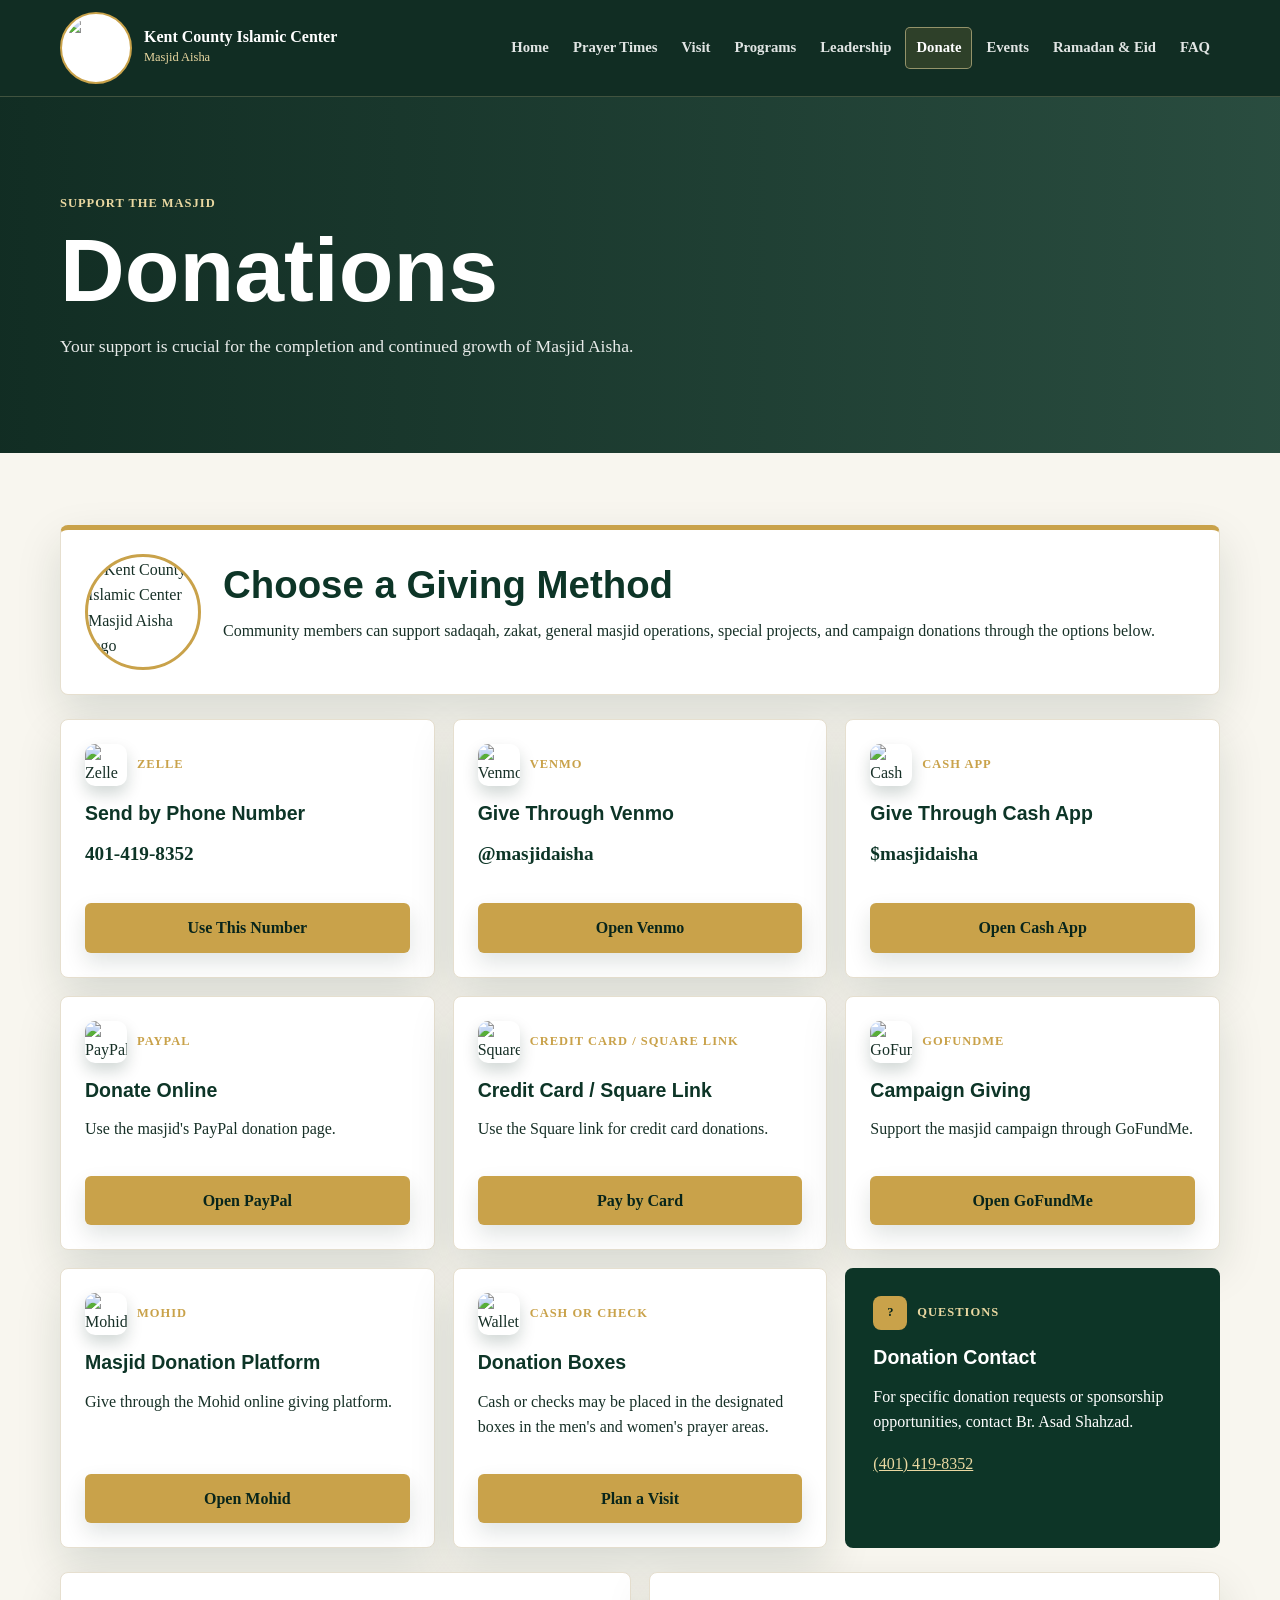
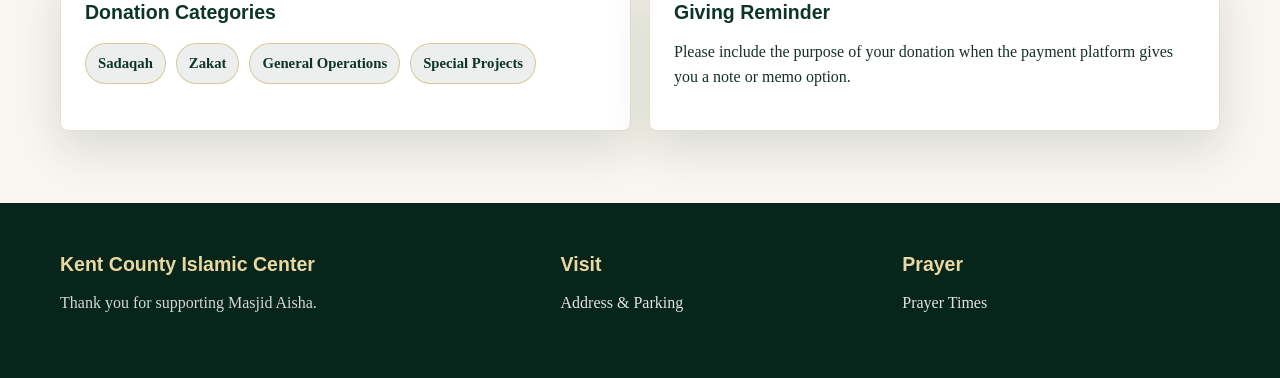
==== donate.html @ 5224bf66 "Add files via upload" ====
<!DOCTYPE html>
<html lang="en">
<head>
  <meta charset="UTF-8">
  <meta name="viewport" content="width=device-width, initial-scale=1.0">
  <title>Donate - Masjid Aisha</title>
  <link rel="stylesheet" href="styles.css">
</head>
<body>
  <header class="site-header"><div class="nav-wrap"><a class="brand" href="index.html"><img class="brand-logo" src="assets/kcic-logo.jpg" alt="Kent County Islamic Center Masjid Aisha logo"><span class="brand-text"><strong>Kent County Islamic Center</strong><span>Masjid Aisha</span></span></a><input class="nav-toggle" id="nav-toggle" type="checkbox"><label class="menu-button" for="nav-toggle" aria-label="Open navigation"><span></span></label><nav class="main-nav"><a href="index.html">Home</a><a href="prayer-times.html">Prayer Times</a><a href="visit.html">Visit</a><a href="programs.html">Programs</a><a href="leadership.html">Leadership</a><a class="active donate-link" href="donate.html">Donate</a><a href="events.html">Events</a><a href="ramadan-eid.html">Ramadan & Eid</a><a href="faq.html">FAQ</a></nav></div></header>
  <main>
    <section class="page-hero"><div class="page-hero-inner"><span class="eyebrow">Support the Masjid</span><h1>Donations</h1><p>Your support is crucial for the completion and continued growth of Masjid Aisha.</p></div></section>
    <section class="page-content">
      <div class="card accent donation-hero-card">
        <img class="donation-logo" src="assets/kcic-logo.jpg" alt="Kent County Islamic Center Masjid Aisha logo">
        <div>
          <h2>Choose a Giving Method</h2>
          <p>Community members can support sadaqah, zakat, general masjid operations, special projects, and campaign donations through the options below.</p>
        </div>
      </div>

      <div class="donation-grid">
        <article class="card donation-card">
          <div>
            <div class="donation-card-top"><img class="donation-badge" src="assets/donation-badges/zelle.png" alt="Zelle badge"><span class="method">Zelle</span></div>
            <h3>Send by Phone Number</h3>
            <p class="detail">401-419-8352</p>
          </div>
          <a class="button primary donation-button" href="tel:14014198352">Use This Number</a>
        </article>
        <article class="card donation-card">
          <div>
            <div class="donation-card-top"><img class="donation-badge" src="assets/donation-badges/venmo.png" alt="Venmo badge"><span class="method">Venmo</span></div>
            <h3>Give Through Venmo</h3>
            <p class="detail">@masjidaisha</p>
          </div>
          <a class="button primary donation-button" href="https://venmo.com/masjidaisha">Open Venmo</a>
        </article>
        <article class="card donation-card">
          <div>
            <div class="donation-card-top"><img class="donation-badge" src="assets/donation-badges/cash-app.png" alt="Cash App badge"><span class="method">Cash App</span></div>
            <h3>Give Through Cash App</h3>
            <p class="detail">$masjidaisha</p>
          </div>
          <a class="button primary donation-button" href="https://cash.app/$masjidaisha">Open Cash App</a>
        </article>
        <article class="card donation-card">
          <div>
            <div class="donation-card-top"><img class="donation-badge" src="assets/donation-badges/paypal.png" alt="PayPal badge"><span class="method">PayPal</span></div>
            <h3>Donate Online</h3>
            <p>Use the masjid's PayPal donation page.</p>
          </div>
          <a class="button primary donation-button" href="https://www.paypal.com/donate/?hosted_button_id=8JHFVSX6YHT48">Open PayPal</a>
        </article>
        <article class="card donation-card">
          <div>
            <div class="donation-card-top"><img class="donation-badge" src="assets/donation-badges/square.png" alt="Square badge"><span class="method">Credit Card / Square Link</span></div>
            <h3>Credit Card / Square Link</h3>
            <p>Use the Square link for credit card donations.</p>
          </div>
          <a class="button primary donation-button" href="https://square.link/u/uVwWC7mr">Pay by Card</a>
        </article>
        <article class="card donation-card">
          <div>
            <div class="donation-card-top"><img class="donation-badge" src="assets/donation-badges/gofundme.png" alt="GoFundMe badge"><span class="method">GoFundMe</span></div>
            <h3>Campaign Giving</h3>
            <p>Support the masjid campaign through GoFundMe.</p>
          </div>
          <a class="button primary donation-button" href="https://gofund.me/2a6eb444">Open GoFundMe</a>
        </article>
        <article class="card donation-card">
          <div>
            <div class="donation-card-top"><img class="donation-badge" src="assets/donation-badges/mohid.png" alt="Mohid badge"><span class="method">Mohid</span></div>
            <h3>Masjid Donation Platform</h3>
            <p>Give through the Mohid online giving platform.</p>
          </div>
          <a class="button primary donation-button" href="https://mohid.co/go/6gdJWmK">Open Mohid</a>
        </article>
        <article class="card donation-card">
          <div>
            <div class="donation-card-top"><img class="donation-badge" src="assets/donation-badges/wallet.png" alt="Wallet badge"><span class="method">Cash or Check</span></div>
            <h3>Donation Boxes</h3>
            <p>Cash or checks may be placed in the designated boxes in the men's and women's prayer areas.</p>
          </div>
          <a class="button primary donation-button" href="visit.html">Plan a Visit</a>
        </article>
        <article class="callout donation-card">
          <div>
            <div class="donation-card-top"><span class="donation-icon">?</span><span class="method">Questions</span></div>
            <h3>Donation Contact</h3>
            <p>For specific donation requests or sponsorship opportunities, contact Br. Asad Shahzad.</p>
            <p><a href="tel:14014198352">(401) 419-8352</a></p>
          </div>
        </article>
      </div>

      <div class="donation-note">
        <div class="card">
          <h3>Donation Categories</h3>
          <div class="donation-type-buttons">
            <span>Sadaqah</span>
            <span>Zakat</span>
            <span>General Operations</span>
            <span>Special Projects</span>
          </div>
        </div>
        <div class="card">
          <h3>Giving Reminder</h3>
          <p>Please include the purpose of your donation when the payment platform gives you a note or memo option.</p>
        </div>
      </div>
    </section>
  </main>
  <footer class="site-footer"><div class="footer-inner"><div><h3>Kent County Islamic Center</h3><p>Thank you for supporting Masjid Aisha.</p></div><div><h3>Visit</h3><a href="visit.html">Address & Parking</a></div><div><h3>Prayer</h3><a href="prayer-times.html">Prayer Times</a></div></div></footer>
</body>
</html>
---- styles.css ----
:root {
  --green-950: #08251b;
  --green-900: #0d3527;
  --green-800: #144532;
  --green-700: #1f5d43;
  --gold: #c9a24a;
  --gold-light: #ead8a1;
  --white: #ffffff;
  --cream: #f8f6ef;
  --ink: #173027;
  --muted: #65746e;
  --line: #e6dfcf;
  --shadow: 0 18px 45px rgba(8, 37, 27, 0.13);
}

* {
  box-sizing: border-box;
}

html {
  scroll-behavior: smooth;
}

body {
  margin: 0;
  font-family: "Palatino Linotype", Palatino, Georgia, "Times New Roman", serif;
  color: var(--ink);
  background: var(--cream);
  line-height: 1.6;
}

img {
  max-width: 100%;
  display: block;
}

a {
  color: inherit;
}

.site-header {
  position: sticky;
  top: 0;
  z-index: 20;
  background: rgba(8, 37, 27, 0.96);
  border-bottom: 1px solid rgba(234, 216, 161, 0.22);
}

.nav-wrap {
  width: min(1160px, calc(100% - 32px));
  margin: 0 auto;
  display: flex;
  align-items: center;
  justify-content: space-between;
  gap: 20px;
  min-height: 96px;
}

.brand {
  display: flex;
  align-items: center;
  gap: 12px;
  color: var(--white);
  text-decoration: none;
  min-width: 220px;
}

.brand-mark {
  width: 46px;
  height: 46px;
  display: grid;
  place-items: center;
  border: 2px solid var(--gold);
  border-radius: 50%;
  color: var(--gold-light);
  font-weight: 700;
  letter-spacing: 0;
}

.brand-logo {
  width: 72px;
  height: 72px;
  border-radius: 50%;
  object-fit: cover;
  background: var(--white);
  border: 2px solid var(--gold);
  padding: 3px;
}

.brand-text strong,
.brand-text span {
  display: block;
}

.brand-text strong {
  font-family: "Palatino Linotype", Palatino, Georgia, "Times New Roman", serif;
  font-size: 1rem;
  line-height: 1.15;
}

.brand-text span {
  color: var(--gold-light);
  font-size: 0.78rem;
  margin-top: 2px;
}

.nav-toggle {
  display: none;
}

.menu-button {
  display: none;
  width: 44px;
  height: 44px;
  border: 1px solid rgba(234, 216, 161, 0.38);
  border-radius: 6px;
  color: var(--white);
  align-items: center;
  justify-content: center;
  cursor: pointer;
}

.menu-button span,
.menu-button span::before,
.menu-button span::after {
  width: 20px;
  height: 2px;
  background: var(--gold-light);
  display: block;
  content: "";
}

.menu-button span::before {
  transform: translateY(-7px);
}

.menu-button span::after {
  transform: translateY(5px);
}

.main-nav {
  display: flex;
  align-items: center;
  justify-content: flex-end;
  gap: 4px;
  flex-wrap: wrap;
}

.main-nav a {
  font-family: "Palatino Linotype", Palatino, Georgia, "Times New Roman", serif;
  color: rgba(255, 255, 255, 0.88);
  text-decoration: none;
  font-size: 0.92rem;
  font-weight: 600;
  padding: 8px 10px;
  border-radius: 5px;
}

.main-nav a:hover,
.main-nav a.active {
  background: rgba(201, 162, 74, 0.16);
  color: var(--white);
}

.donate-link {
  border: 1px solid rgba(234, 216, 161, 0.55);
}

.hero {
  min-height: 650px;
  position: relative;
  display: grid;
  align-items: center;
  background:
    linear-gradient(90deg, rgba(8, 37, 27, 0.94), rgba(8, 37, 27, 0.76) 44%, rgba(8, 37, 27, 0.3)),
    url("assets/masjid-hero.png") center / cover no-repeat;
  color: var(--white);
}

.hero-inner {
  width: min(1160px, calc(100% - 32px));
  margin: 0 auto;
  display: grid;
  grid-template-columns: minmax(0, 1fr) minmax(430px, 0.95fr);
  gap: 34px;
  align-items: center;
  padding: 82px 0 86px;
}

.hero-copy {
  min-width: 0;
}

.eyebrow {
  color: var(--gold-light);
  font-weight: 700;
  text-transform: uppercase;
  letter-spacing: 0.08em;
  font-size: 0.78rem;
}

.hero h1,
.page-hero h1 {
  font-family: Arial, Helvetica, sans-serif;
  margin: 12px 0 18px;
  max-width: 760px;
  font-size: clamp(2.4rem, 7vw, 5.8rem);
  line-height: 0.98;
  letter-spacing: 0;
}

.hero p,
.page-hero p {
  max-width: 690px;
  font-size: 1.1rem;
  color: rgba(255, 255, 255, 0.9);
}

.actions {
  display: flex;
  gap: 12px;
  flex-wrap: wrap;
  margin-top: 30px;
}

.button {
  display: inline-flex;
  align-items: center;
  justify-content: center;
  min-height: 46px;
  padding: 11px 18px;
  border-radius: 6px;
  text-decoration: none;
  font-weight: 700;
  border: 1px solid transparent;
}

.button.primary {
  background: var(--gold);
  color: var(--green-950);
}

.button.secondary {
  color: var(--white);
  border-color: rgba(255, 255, 255, 0.42);
}

.button.light {
  background: var(--white);
  color: var(--green-900);
}

.quick-strip {
  background: var(--white);
  border-bottom: 1px solid var(--line);
}

.quick-grid {
  width: min(1160px, calc(100% - 32px));
  margin: 0 auto;
  display: grid;
  grid-template-columns: repeat(3, 1fr);
  gap: 1px;
  background: var(--line);
}

.quick-item {
  background: var(--white);
  padding: 26px;
}

.quick-item span {
  color: var(--gold);
  font-weight: 700;
  font-size: 0.82rem;
  text-transform: uppercase;
}

.quick-item strong {
  display: block;
  margin-top: 6px;
  color: var(--green-900);
  font-size: 1.15rem;
}

.section,
.page-content {
  width: min(1160px, calc(100% - 32px));
  margin: 0 auto;
  padding: 72px 0;
}

.section-header {
  max-width: 760px;
  margin-bottom: 30px;
}

.home-overview-section {
  padding-bottom: 26px;
}

.home-followup-section {
  padding-top: 18px;
}

h2 {
  font-family: Arial, Helvetica, sans-serif;
  margin: 0 0 12px;
  color: var(--green-900);
  font-size: clamp(1.8rem, 3vw, 2.7rem);
  line-height: 1.12;
  letter-spacing: 0;
}

h3 {
  font-family: Arial, Helvetica, sans-serif;
  margin: 0 0 10px;
  color: var(--green-900);
  font-size: 1.22rem;
}

p {
  margin: 0 0 16px;
}

.grid {
  display: grid;
  grid-template-columns: repeat(3, 1fr);
  gap: 18px;
}

.two-col {
  display: grid;
  grid-template-columns: 1fr 1fr;
  gap: 24px;
  align-items: start;
}

.card {
  background: var(--white);
  border: 1px solid var(--line);
  border-radius: 8px;
  padding: 24px;
  box-shadow: var(--shadow);
}

.card.accent {
  border-top: 5px solid var(--gold);
}

.prayer-layout {
  display: grid;
  grid-template-columns: minmax(0, 1.45fr) minmax(320px, 0.55fr);
  gap: 24px;
  align-items: start;
}

.today-prayer-card {
  min-height: 100%;
}

.daily-focus-card {
  padding: 30px;
}

.daily-prayer-list {
  display: grid;
  gap: 12px;
  margin-top: 24px;
}

.daily-prayer-row {
  display: grid;
  grid-template-columns: 150px 1fr;
  gap: 18px;
  align-items: center;
  padding: 16px 18px;
  border: 1px solid var(--line);
  border-radius: 8px;
  background: linear-gradient(90deg, #ffffff, #fbf9f1);
}

.daily-prayer-row h3 {
  margin: 0;
  font-size: 1.28rem;
}

.daily-times {
  display: grid;
  grid-template-columns: repeat(auto-fit, minmax(120px, 1fr));
  gap: 12px;
}

.daily-times div {
  min-height: 58px;
  display: flex;
  flex-direction: column;
  justify-content: center;
  gap: 2px;
  padding: 10px 14px;
  border-radius: 7px;
  background: rgba(13, 53, 39, 0.06);
}

.daily-times span {
  color: var(--muted);
  font-size: 0.78rem;
  font-weight: 700;
  text-transform: uppercase;
  letter-spacing: 0.06em;
}

.daily-times strong {
  color: var(--green-900);
  font-size: 1.16rem;
}

.muted-time {
  color: var(--muted);
}

.daily-prayer-row.active-prayer-row {
  background: var(--green-900);
  border-color: var(--green-800);
  box-shadow: 0 18px 35px rgba(8, 37, 27, 0.22);
}

.daily-prayer-row.active-prayer-row h3,
.daily-prayer-row.active-prayer-row strong {
  color: var(--white);
}

.daily-prayer-row.active-prayer-row .daily-times div {
  background: rgba(255, 255, 255, 0.08);
  border: 1px solid rgba(234, 216, 161, 0.18);
}

.daily-prayer-row.active-prayer-row span {
  color: var(--gold-light);
}

.prayer-grid {
  display: grid;
  grid-template-columns: repeat(3, 1fr);
  gap: 14px;
  margin-top: 22px;
}

.prayer-tile {
  border: 1px solid var(--line);
  border-radius: 8px;
  padding: 18px;
  background: linear-gradient(180deg, #ffffff, #fbf9f1);
}

.prayer-tile h3 {
  margin-bottom: 14px;
}

.prayer-tile div {
  display: flex;
  align-items: baseline;
  justify-content: space-between;
  gap: 14px;
  padding: 8px 0;
  border-top: 1px solid var(--line);
}

.prayer-tile span {
  color: var(--muted);
  font-size: 0.86rem;
}

.prayer-tile strong {
  color: var(--green-900);
  font-size: 1.08rem;
  white-space: nowrap;
}

.sunrise-tile {
  background: var(--green-900);
}

.sunrise-tile h3,
.sunrise-tile strong {
  color: var(--white);
}

.sunrise-tile span {
  color: var(--gold-light);
}

.sunrise-tile div {
  border-top-color: rgba(234, 216, 161, 0.28);
}

.schedule-note {
  margin: 18px 0 0;
  color: var(--muted);
  font-size: 0.95rem;
}

.home-prayer-section {
  padding-bottom: 0;
}

.home-prayer-card {
  max-width: 860px;
  margin: 0 auto;
}

.hero-prayer-card {
  width: 100%;
  max-width: 540px;
  justify-self: end;
  margin: 0;
  background: rgba(255, 255, 255, 0.96);
  backdrop-filter: blur(8px);
}

.hero-prayer-card h2 {
  font-size: 1.75rem;
}

.home-prayer-heading {
  display: flex;
  align-items: center;
  justify-content: space-between;
  gap: 20px;
  margin-bottom: 18px;
}

.home-prayer-heading p {
  margin-bottom: 0;
  color: var(--muted);
}

.home-prayer-rows {
  display: grid;
  gap: 8px;
}

.home-prayer-row {
  display: grid;
  grid-template-columns: 1fr 1fr 1fr auto;
  gap: 14px;
  align-items: center;
  padding: 12px 14px;
  border: 1px solid var(--line);
  border-radius: 7px;
  background: #fbf9f1;
}

.home-prayer-row strong {
  color: var(--green-900);
}

.home-prayer-row span {
  color: var(--ink);
  font-size: 0.95rem;
  white-space: nowrap;
}

.active-home-prayer-row {
  background: var(--green-900);
  border-color: var(--green-800);
}

.active-home-prayer-row strong,
.active-home-prayer-row span {
  color: var(--white);
}

.active-home-prayer-row span:last-child {
  color: var(--gold-light);
}

.monthly-schedule-card {
  margin-top: 24px;
  padding: 0;
  overflow: hidden;
}

.schedule-table-header {
  padding: 24px;
  display: flex;
  align-items: end;
  justify-content: space-between;
  gap: 22px;
  border-bottom: 1px solid var(--line);
}

.schedule-table-header p {
  max-width: 390px;
  margin: 0;
  color: var(--muted);
}

.schedule-table-wrap {
  overflow-x: auto;
}

.schedule-table {
  width: 100%;
  min-width: 1060px;
  border-collapse: collapse;
  background: var(--white);
}

.schedule-table th,
.schedule-table td {
  padding: 13px 12px;
  border-bottom: 1px solid var(--line);
  text-align: left;
  font-size: 0.9rem;
  white-space: nowrap;
}

.schedule-table th {
  background: var(--green-900);
  color: var(--white);
  position: sticky;
  top: 0;
}

.schedule-table tr.current-day td {
  background: rgba(201, 162, 74, 0.18);
  color: var(--green-950);
  font-weight: 700;
}

.schedule-table tr.current-day td:first-child {
  border-left: 5px solid var(--gold);
}

.program-grid {
  display: grid;
  grid-template-columns: repeat(2, 1fr);
  gap: 18px;
}

.program-card {
  min-height: 300px;
  display: flex;
  flex-direction: column;
  justify-content: space-between;
}

.program-badge {
  display: inline-flex;
  align-items: center;
  width: fit-content;
  min-height: 30px;
  padding: 5px 10px;
  margin-bottom: 14px;
  border-radius: 999px;
  background: rgba(201, 162, 74, 0.16);
  color: var(--green-900);
  border: 1px solid rgba(201, 162, 74, 0.42);
  font-size: 0.78rem;
  font-weight: 700;
  text-transform: uppercase;
  letter-spacing: 0.06em;
}

.program-details {
  margin: 18px 0 0;
  padding: 0;
  border-top: 1px solid var(--line);
}

.program-details div {
  display: grid;
  grid-template-columns: 86px 1fr;
  gap: 14px;
  padding: 11px 0;
  border-bottom: 1px solid var(--line);
}

.program-details div:last-child {
  border-bottom: 0;
}

.program-details dt {
  color: var(--muted);
  font-size: 0.9rem;
}

.program-details dd {
  margin: 0;
  color: var(--green-900);
  font-weight: 700;
}

.beginner-card {
  border-top: 5px solid var(--green-700);
}

.programs-secondary {
  margin-top: 48px;
}

.donation-hero-card {
  display: grid;
  grid-template-columns: auto 1fr;
  gap: 22px;
  align-items: center;
}

.donation-logo {
  width: 116px;
  height: 116px;
  border-radius: 50%;
  object-fit: cover;
  border: 3px solid var(--gold);
  background: var(--white);
}

.donation-grid {
  display: grid;
  grid-template-columns: repeat(3, 1fr);
  gap: 18px;
  margin-top: 24px;
}

.donation-card {
  min-height: 218px;
  display: flex;
  flex-direction: column;
  justify-content: space-between;
  gap: 18px;
}

.donation-card-top {
  display: flex;
  align-items: center;
  gap: 10px;
  margin-bottom: 12px;
}

.donation-icon {
  width: 34px;
  height: 34px;
  flex: 0 0 34px;
  display: inline-grid;
  place-items: center;
  border-radius: 8px;
  background: var(--green-900);
  color: var(--gold-light);
  border: 1px solid rgba(201, 162, 74, 0.42);
  font-size: 0.78rem;
  font-weight: 800;
}

.donation-badge {
  width: 42px;
  height: 42px;
  flex: 0 0 42px;
  object-fit: cover;
  border-radius: 10px;
  box-shadow: 0 8px 16px rgba(8, 37, 27, 0.18);
}

.donation-card .method {
  color: var(--gold);
  font-weight: 700;
  text-transform: uppercase;
  font-size: 0.78rem;
  letter-spacing: 0.08em;
}

.donation-card .detail {
  font-size: 1.2rem;
  color: var(--green-900);
  font-weight: 700;
  overflow-wrap: anywhere;
}

.donation-button {
  width: 100%;
  min-height: 42px;
  gap: 9px;
  box-shadow: 0 10px 22px rgba(8, 37, 27, 0.12);
}

.donation-note {
  display: grid;
  grid-template-columns: 1fr 1fr;
  gap: 18px;
  margin-top: 24px;
}

.donation-type-buttons {
  display: flex;
  flex-wrap: wrap;
  gap: 10px;
  margin-top: 14px;
}

.donation-type-buttons span {
  min-height: 38px;
  display: inline-flex;
  align-items: center;
  justify-content: center;
  padding: 8px 12px;
  border-radius: 999px;
  background: rgba(13, 53, 39, 0.08);
  color: var(--green-900);
  border: 1px solid rgba(201, 162, 74, 0.5);
  font-weight: 700;
  font-size: 0.92rem;
}

.callout .donation-icon {
  background: var(--gold);
  color: var(--green-950);
}

.callout .method {
  color: var(--gold-light);
}

.list {
  margin: 14px 0 0;
  padding-left: 20px;
}

.list li {
  margin: 8px 0;
}

.page-hero {
  background:
    linear-gradient(90deg, rgba(8, 37, 27, 0.96), rgba(13, 53, 39, 0.88)),
    url("assets/masjid-hero.png") center / cover no-repeat;
  color: var(--white);
}

.page-hero .page-hero-inner {
  width: min(1160px, calc(100% - 32px));
  margin: 0 auto;
  padding: 92px 0 76px;
}

.info-table {
  width: 100%;
  border-collapse: collapse;
  overflow: hidden;
  border-radius: 8px;
  background: var(--white);
  border: 1px solid var(--line);
}

.info-table th,
.info-table td {
  padding: 17px;
  border-bottom: 1px solid var(--line);
  text-align: left;
}

.info-table th {
  background: var(--green-900);
  color: var(--white);
}

.info-table tr:last-child td {
  border-bottom: 0;
}

.map-card {
  margin-top: 24px;
  padding: 0;
  overflow: hidden;
}

.map-card-header {
  display: flex;
  align-items: end;
  justify-content: space-between;
  gap: 20px;
  padding: 24px;
  border-bottom: 1px solid var(--line);
}

.map-card-header p {
  margin-bottom: 0;
  color: var(--muted);
}

.map-frame {
  width: 100%;
  min-height: 420px;
  background: var(--green-900);
}

.map-frame iframe {
  width: 100%;
  height: 420px;
  display: block;
  border: 0;
}

.callout {
  background: var(--green-900);
  color: var(--white);
  border-radius: 8px;
  padding: 28px;
}

.callout h2,
.callout h3 {
  color: var(--white);
}

.callout a {
  color: var(--gold-light);
}

.contact-actions {
  display: flex;
  flex-wrap: wrap;
  gap: 12px;
  margin-top: 18px;
}

.contact-callout .button.secondary {
  border-color: rgba(234, 216, 161, 0.55);
}

.leader-list {
  display: grid;
  grid-template-columns: repeat(2, 1fr);
  gap: 14px;
}

.leader {
  background: var(--white);
  border: 1px solid var(--line);
  border-radius: 8px;
  padding: 18px;
}

.leader span {
  display: block;
  color: var(--muted);
  font-size: 0.9rem;
}

.faq-item {
  background: var(--white);
  border: 1px solid var(--line);
  border-radius: 8px;
  padding: 22px;
  margin-bottom: 14px;
}

.site-footer {
  background: var(--green-950);
  color: rgba(255, 255, 255, 0.82);
  padding: 46px 0;
}

.footer-inner {
  width: min(1160px, calc(100% - 32px));
  margin: 0 auto;
  display: grid;
  grid-template-columns: 1.5fr 1fr 1fr;
  gap: 24px;
}

.footer-inner h3 {
  color: var(--gold-light);
}

.footer-inner a {
  color: rgba(255, 255, 255, 0.88);
  display: block;
  text-decoration: none;
  margin: 6px 0;
}

.fine-print {
  border-top: 1px solid rgba(255, 255, 255, 0.12);
  margin-top: 32px;
  padding-top: 20px;
  color: rgba(255, 255, 255, 0.62);
  font-size: 0.9rem;
}

@media (max-width: 900px) {
  .menu-button {
    display: flex;
  }

  .nav-wrap {
    flex-wrap: wrap;
  }

  .main-nav {
    display: none;
    width: 100%;
    padding: 0 0 18px;
  }

  .nav-toggle:checked ~ .main-nav {
    display: grid;
    grid-template-columns: repeat(2, 1fr);
    gap: 8px;
  }

  .main-nav a {
    background: rgba(255, 255, 255, 0.06);
    padding: 11px 12px;
  }

  .hero {
    min-height: 620px;
  }

  .hero-inner {
    grid-template-columns: 1fr;
    gap: 28px;
    align-items: end;
  }

  .hero-prayer-card {
    max-width: 100%;
    justify-self: stretch;
  }

  .quick-grid,
  .grid,
  .prayer-layout,
  .two-col,
  .footer-inner {
    grid-template-columns: 1fr;
  }

  .section,
  .page-content {
    padding: 52px 0;
  }

  .home-overview-section {
    padding-bottom: 20px;
  }

  .home-followup-section {
    padding-top: 14px;
  }

  .leader-list {
    grid-template-columns: 1fr;
  }

  .donation-grid,
  .donation-note,
  .program-grid {
    grid-template-columns: 1fr;
  }

  .prayer-grid {
    grid-template-columns: repeat(2, 1fr);
  }

  .daily-prayer-row,
  .home-prayer-heading,
  .home-prayer-row {
    grid-template-columns: 1fr;
  }

  .home-prayer-heading {
    flex-direction: column;
    align-items: start;
  }

  .schedule-table-header {
    align-items: start;
    flex-direction: column;
  }

  .map-card-header {
    align-items: start;
    flex-direction: column;
  }
}

@media (max-width: 560px) {
  .brand {
    min-width: 0;
  }

  .brand-text strong {
    font-size: 0.9rem;
  }

  .brand-text span {
    font-size: 0.72rem;
  }

  .hero-inner {
    padding: 72px 0 58px;
  }

  .hero h1,
  .page-hero h1 {
    font-size: 2.45rem;
  }

  .nav-toggle:checked ~ .main-nav {
    grid-template-columns: 1fr;
  }

  .info-table th,
  .info-table td {
    padding: 13px;
  }

  .donation-hero-card {
    grid-template-columns: 1fr;
  }

  .donation-logo {
    width: 96px;
    height: 96px;
  }

  .prayer-grid {
    grid-template-columns: 1fr;
  }

  .daily-focus-card {
    padding: 22px;
  }

  .daily-times {
    grid-template-columns: 1fr;
  }

  .map-frame,
  .map-frame iframe {
    min-height: 320px;
    height: 320px;
  }
}
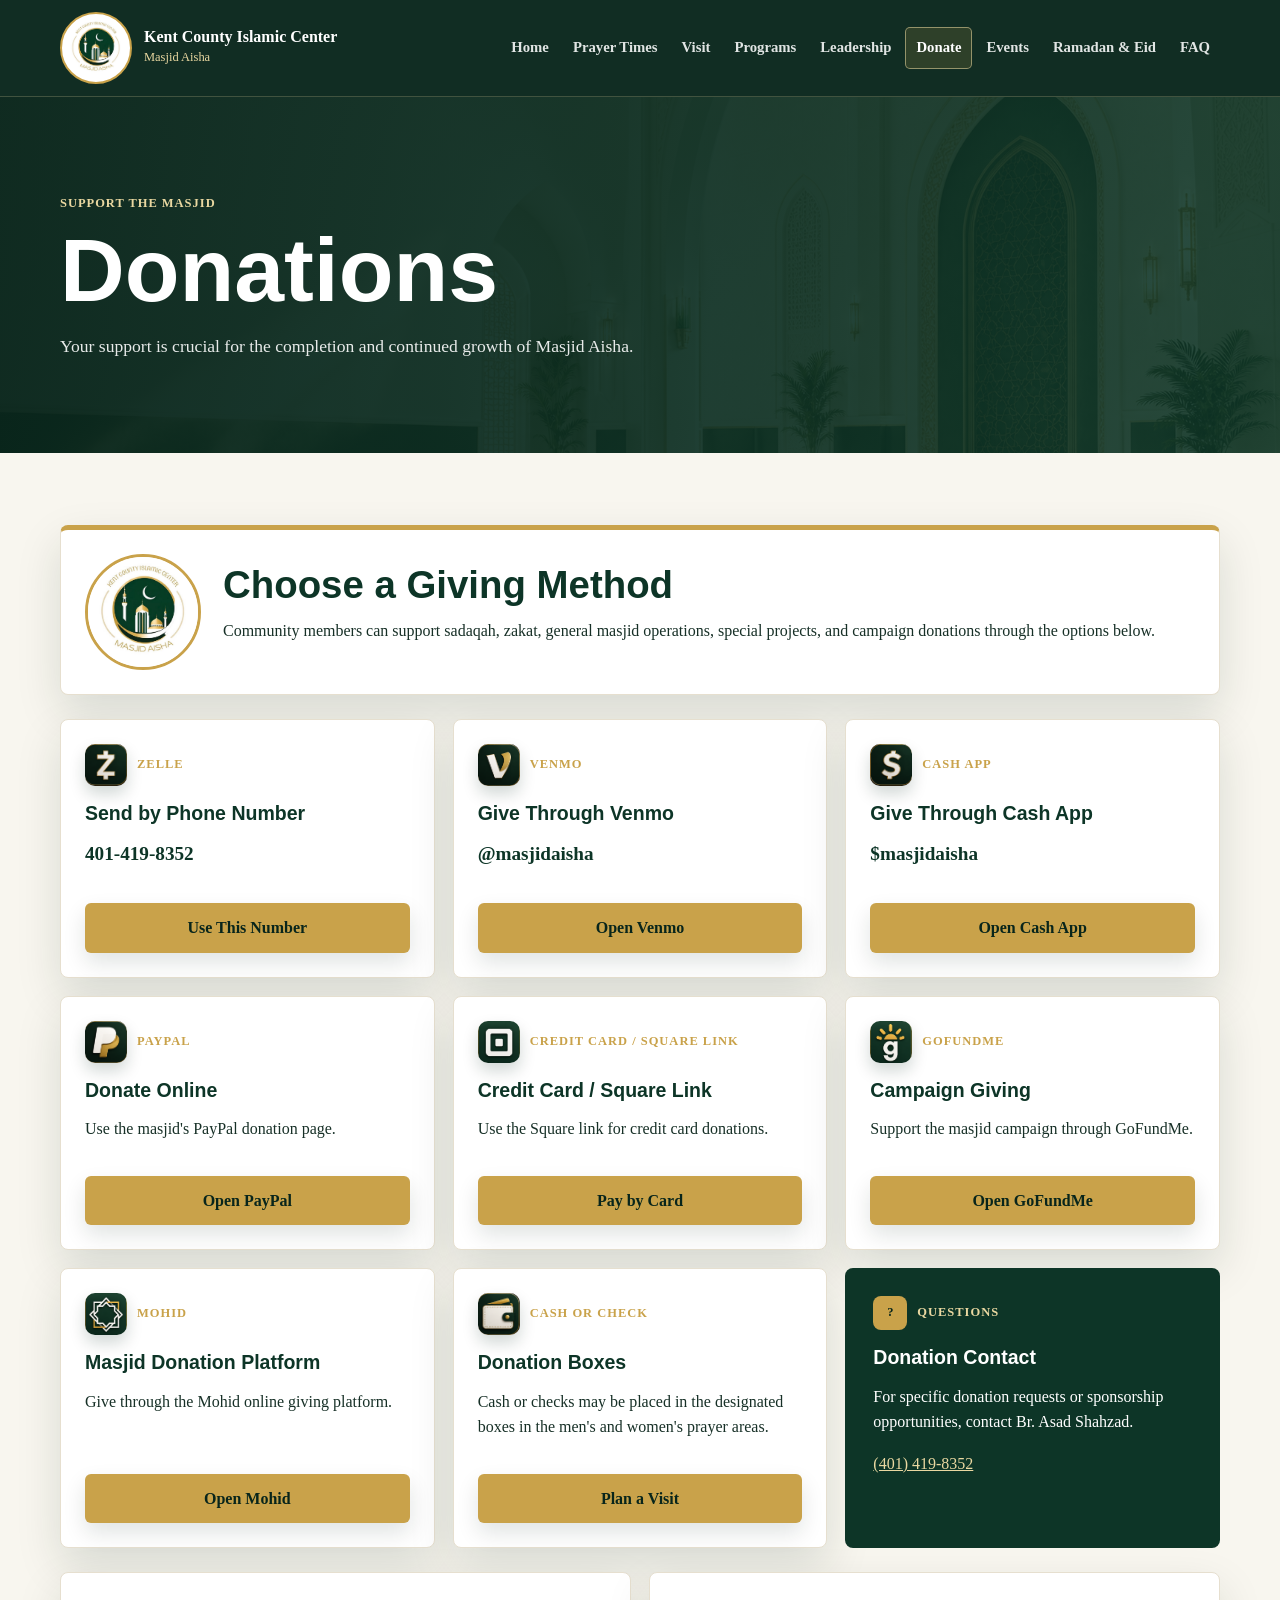
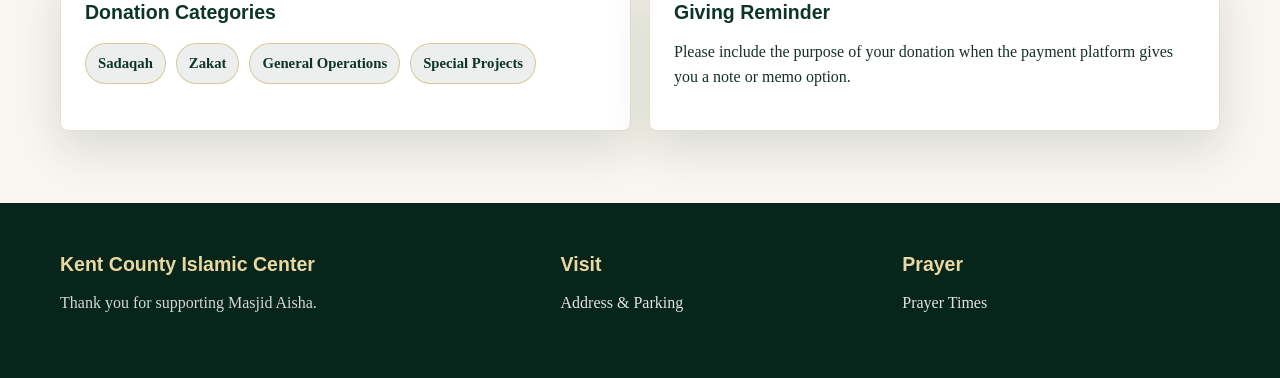
==== commit 128ea470: "Add files via upload" ====
--- a/donate.html
+++ b/donate.html
@@ -7,12 +7,12 @@
   <link rel="stylesheet" href="styles.css">
 </head>
 <body>
-  <header class="site-header"><div class="nav-wrap"><a class="brand" href="index.html"><img class="brand-logo" src="assets/kcic-logo.jpg" alt="Kent County Islamic Center Masjid Aisha logo"><span class="brand-text"><strong>Kent County Islamic Center</strong><span>Masjid Aisha</span></span></a><input class="nav-toggle" id="nav-toggle" type="checkbox"><label class="menu-button" for="nav-toggle" aria-label="Open navigation"><span></span></label><nav class="main-nav"><a href="index.html">Home</a><a href="prayer-times.html">Prayer Times</a><a href="visit.html">Visit</a><a href="programs.html">Programs</a><a href="leadership.html">Leadership</a><a class="active donate-link" href="donate.html">Donate</a><a href="events.html">Events</a><a href="ramadan-eid.html">Ramadan & Eid</a><a href="faq.html">FAQ</a></nav></div></header>
+  <header class="site-header"><div class="nav-wrap"><a class="brand" href="index.html"><img class="brand-logo" src="kcic-logo.jpg" alt="Kent County Islamic Center Masjid Aisha logo"><span class="brand-text"><strong>Kent County Islamic Center</strong><span>Masjid Aisha</span></span></a><input class="nav-toggle" id="nav-toggle" type="checkbox"><label class="menu-button" for="nav-toggle" aria-label="Open navigation"><span></span></label><nav class="main-nav"><a href="index.html">Home</a><a href="prayer-times.html">Prayer Times</a><a href="visit.html">Visit</a><a href="programs.html">Programs</a><a href="leadership.html">Leadership</a><a class="active donate-link" href="donate.html">Donate</a><a href="events.html">Events</a><a href="ramadan-eid.html">Ramadan & Eid</a><a href="faq.html">FAQ</a></nav></div></header>
   <main>
     <section class="page-hero"><div class="page-hero-inner"><span class="eyebrow">Support the Masjid</span><h1>Donations</h1><p>Your support is crucial for the completion and continued growth of Masjid Aisha.</p></div></section>
     <section class="page-content">
       <div class="card accent donation-hero-card">
-        <img class="donation-logo" src="assets/kcic-logo.jpg" alt="Kent County Islamic Center Masjid Aisha logo">
+        <img class="donation-logo" src="kcic-logo.jpg" alt="Kent County Islamic Center Masjid Aisha logo">
         <div>
           <h2>Choose a Giving Method</h2>
           <p>Community members can support sadaqah, zakat, general masjid operations, special projects, and campaign donations through the options below.</p>
@@ -22,7 +22,7 @@
       <div class="donation-grid">
         <article class="card donation-card">
           <div>
-            <div class="donation-card-top"><img class="donation-badge" src="assets/donation-badges/zelle.png" alt="Zelle badge"><span class="method">Zelle</span></div>
+            <div class="donation-card-top"><img class="donation-badge" src="donation-badge-zelle.png" alt="Zelle badge"><span class="method">Zelle</span></div>
             <h3>Send by Phone Number</h3>
             <p class="detail">401-419-8352</p>
           </div>
@@ -30,7 +30,7 @@
         </article>
         <article class="card donation-card">
           <div>
-            <div class="donation-card-top"><img class="donation-badge" src="assets/donation-badges/venmo.png" alt="Venmo badge"><span class="method">Venmo</span></div>
+            <div class="donation-card-top"><img class="donation-badge" src="donation-badge-venmo.png" alt="Venmo badge"><span class="method">Venmo</span></div>
             <h3>Give Through Venmo</h3>
             <p class="detail">@masjidaisha</p>
           </div>
@@ -38,7 +38,7 @@
         </article>
         <article class="card donation-card">
           <div>
-            <div class="donation-card-top"><img class="donation-badge" src="assets/donation-badges/cash-app.png" alt="Cash App badge"><span class="method">Cash App</span></div>
+            <div class="donation-card-top"><img class="donation-badge" src="donation-badge-cash-app.png" alt="Cash App badge"><span class="method">Cash App</span></div>
             <h3>Give Through Cash App</h3>
             <p class="detail">$masjidaisha</p>
           </div>
@@ -46,7 +46,7 @@
         </article>
         <article class="card donation-card">
           <div>
-            <div class="donation-card-top"><img class="donation-badge" src="assets/donation-badges/paypal.png" alt="PayPal badge"><span class="method">PayPal</span></div>
+            <div class="donation-card-top"><img class="donation-badge" src="donation-badge-paypal.png" alt="PayPal badge"><span class="method">PayPal</span></div>
             <h3>Donate Online</h3>
             <p>Use the masjid's PayPal donation page.</p>
           </div>
@@ -54,7 +54,7 @@
         </article>
         <article class="card donation-card">
           <div>
-            <div class="donation-card-top"><img class="donation-badge" src="assets/donation-badges/square.png" alt="Square badge"><span class="method">Credit Card / Square Link</span></div>
+            <div class="donation-card-top"><img class="donation-badge" src="donation-badge-square.png" alt="Square badge"><span class="method">Credit Card / Square Link</span></div>
             <h3>Credit Card / Square Link</h3>
             <p>Use the Square link for credit card donations.</p>
           </div>
@@ -62,7 +62,7 @@
         </article>
         <article class="card donation-card">
           <div>
-            <div class="donation-card-top"><img class="donation-badge" src="assets/donation-badges/gofundme.png" alt="GoFundMe badge"><span class="method">GoFundMe</span></div>
+            <div class="donation-card-top"><img class="donation-badge" src="donation-badge-gofundme.png" alt="GoFundMe badge"><span class="method">GoFundMe</span></div>
             <h3>Campaign Giving</h3>
             <p>Support the masjid campaign through GoFundMe.</p>
           </div>
@@ -70,7 +70,7 @@
         </article>
         <article class="card donation-card">
           <div>
-            <div class="donation-card-top"><img class="donation-badge" src="assets/donation-badges/mohid.png" alt="Mohid badge"><span class="method">Mohid</span></div>
+            <div class="donation-card-top"><img class="donation-badge" src="donation-badge-mohid.png" alt="Mohid badge"><span class="method">Mohid</span></div>
             <h3>Masjid Donation Platform</h3>
             <p>Give through the Mohid online giving platform.</p>
           </div>
@@ -78,7 +78,7 @@
         </article>
         <article class="card donation-card">
           <div>
-            <div class="donation-card-top"><img class="donation-badge" src="assets/donation-badges/wallet.png" alt="Wallet badge"><span class="method">Cash or Check</span></div>
+            <div class="donation-card-top"><img class="donation-badge" src="donation-badge-wallet.png" alt="Wallet badge"><span class="method">Cash or Check</span></div>
             <h3>Donation Boxes</h3>
             <p>Cash or checks may be placed in the designated boxes in the men's and women's prayer areas.</p>
           </div>
@@ -114,3 +114,6 @@
   <footer class="site-footer"><div class="footer-inner"><div><h3>Kent County Islamic Center</h3><p>Thank you for supporting Masjid Aisha.</p></div><div><h3>Visit</h3><a href="visit.html">Address & Parking</a></div><div><h3>Prayer</h3><a href="prayer-times.html">Prayer Times</a></div></div></footer>
 </body>
 </html>
+
+
+
--- a/styles.css
+++ b/styles.css
@@ -173,7 +173,7 @@
   align-items: center;
   background:
     linear-gradient(90deg, rgba(8, 37, 27, 0.94), rgba(8, 37, 27, 0.76) 44%, rgba(8, 37, 27, 0.3)),
-    url("assets/masjid-hero.png") center / cover no-repeat;
+    url("masjid-hero.png") center / cover no-repeat;
   color: var(--white);
 }
 
@@ -832,7 +832,7 @@
 .page-hero {
   background:
     linear-gradient(90deg, rgba(8, 37, 27, 0.96), rgba(13, 53, 39, 0.88)),
-    url("assets/masjid-hero.png") center / cover no-repeat;
+    url("masjid-hero.png") center / cover no-repeat;
   color: var(--white);
 }
 
@@ -1143,3 +1143,6 @@
     height: 320px;
   }
 }
+
+
+
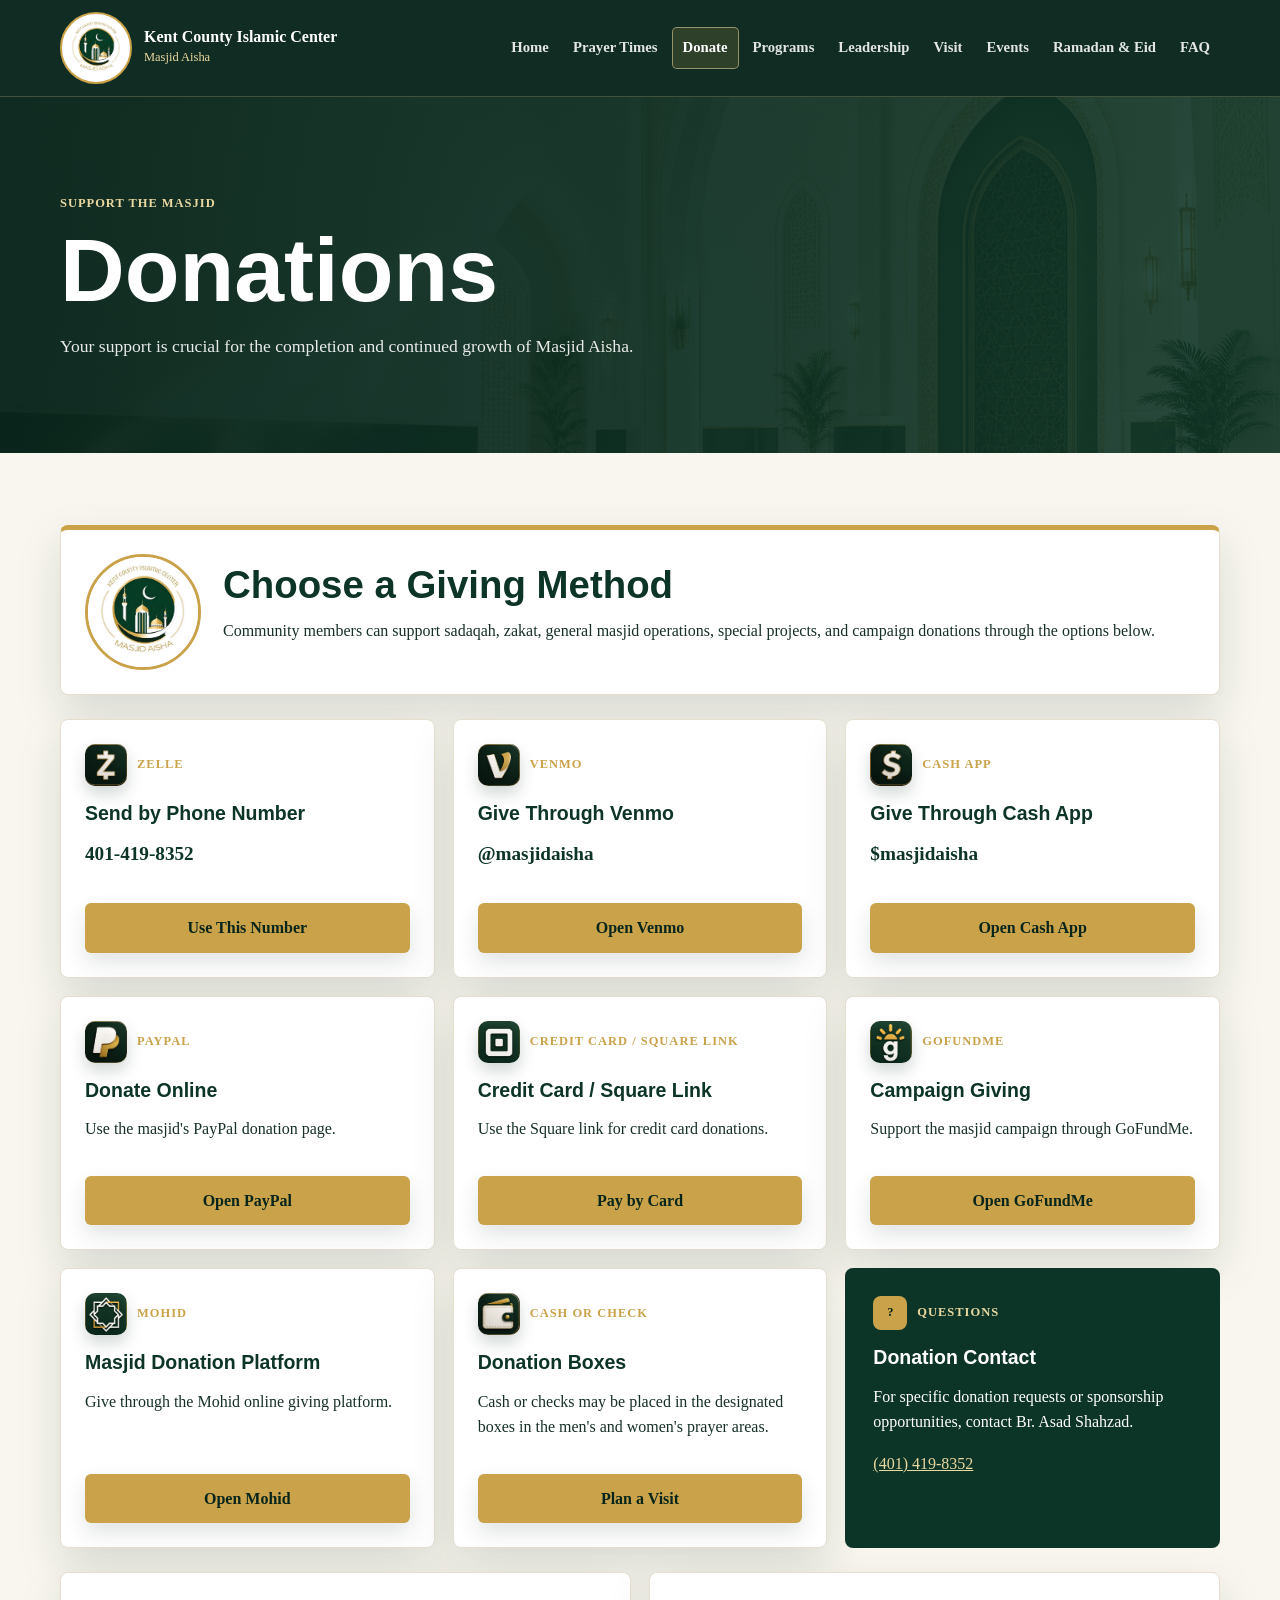
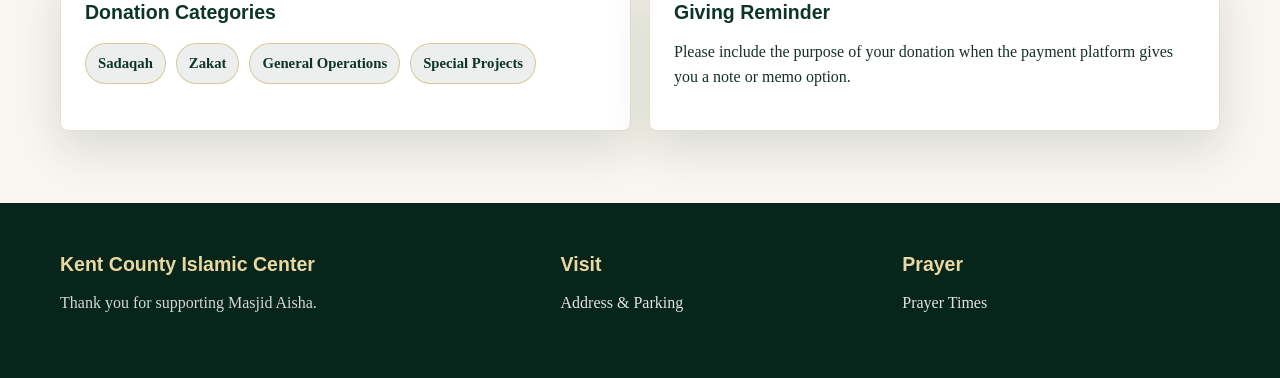
==== commit fcc5be9f: "Add files via upload" ====
--- a/donate.html
+++ b/donate.html
@@ -4,10 +4,22 @@
   <meta charset="UTF-8">
   <meta name="viewport" content="width=device-width, initial-scale=1.0">
   <title>Donate - Masjid Aisha</title>
+  <link rel="icon" type="image/jpeg" href="kcic-logo.jpg">
+  <link rel="apple-touch-icon" href="kcic-logo.jpg">
   <link rel="stylesheet" href="styles.css">
 </head>
 <body>
-  <header class="site-header"><div class="nav-wrap"><a class="brand" href="index.html"><img class="brand-logo" src="kcic-logo.jpg" alt="Kent County Islamic Center Masjid Aisha logo"><span class="brand-text"><strong>Kent County Islamic Center</strong><span>Masjid Aisha</span></span></a><input class="nav-toggle" id="nav-toggle" type="checkbox"><label class="menu-button" for="nav-toggle" aria-label="Open navigation"><span></span></label><nav class="main-nav"><a href="index.html">Home</a><a href="prayer-times.html">Prayer Times</a><a href="visit.html">Visit</a><a href="programs.html">Programs</a><a href="leadership.html">Leadership</a><a class="active donate-link" href="donate.html">Donate</a><a href="events.html">Events</a><a href="ramadan-eid.html">Ramadan & Eid</a><a href="faq.html">FAQ</a></nav></div></header>
+  <header class="site-header"><div class="nav-wrap"><a class="brand" href="index.html"><img class="brand-logo" src="kcic-logo.jpg" alt="Kent County Islamic Center Masjid Aisha logo"><span class="brand-text"><strong>Kent County Islamic Center</strong><span>Masjid Aisha</span></span></a><input class="nav-toggle" id="nav-toggle" type="checkbox"><label class="menu-button" for="nav-toggle" aria-label="Open navigation"><span></span></label><nav class="main-nav">
+        <a href="index.html">Home</a>
+        <a href="prayer-times.html">Prayer Times</a>
+        <a class="active donate-link" href="donate.html">Donate</a>
+        <a href="programs.html">Programs</a>
+        <a href="leadership.html">Leadership</a>
+        <a href="visit.html">Visit</a>
+        <a href="events.html">Events</a>
+        <a href="ramadan-eid.html">Ramadan & Eid</a>
+        <a href="faq.html">FAQ</a>
+      </nav></div></header>
   <main>
     <section class="page-hero"><div class="page-hero-inner"><span class="eyebrow">Support the Masjid</span><h1>Donations</h1><p>Your support is crucial for the completion and continued growth of Masjid Aisha.</p></div></section>
     <section class="page-content">
@@ -117,3 +129,4 @@
 
 
 
+
--- a/styles.css
+++ b/styles.css
@@ -249,6 +249,27 @@
   background: var(--white);
   color: var(--green-900);
 }
+.donate-pop {
+  position: relative;
+  isolation: isolate;
+  color: var(--green-950);
+  box-shadow: 0 16px 28px rgba(8, 37, 27, 0.28);
+}
+
+.donate-pop::after {
+  content: "";
+  position: absolute;
+  inset: 7px -8px -7px 8px;
+  border: 2px solid rgba(234, 216, 161, 0.72);
+  border-radius: 6px;
+  z-index: -1;
+  transition: transform 0.18s ease, opacity 0.18s ease;
+}
+
+.donate-pop:hover::after {
+  transform: translate(2px, 2px);
+  opacity: 0.95;
+}
 
 .quick-strip {
   background: var(--white);
@@ -1146,3 +1167,64 @@
 
 
 
+
+.schedule-programs-card {
+  margin-top: 24px;
+}
+
+.compact-header {
+  margin-bottom: 20px;
+}
+
+.schedule-programs-grid {
+  display: grid;
+  grid-template-columns: repeat(2, 1fr);
+  gap: 12px;
+}
+
+.schedule-programs-grid div {
+  padding: 14px 16px;
+  border: 1px solid var(--line);
+  border-radius: 8px;
+  background: #fbf9f1;
+}
+
+.schedule-programs-grid strong,
+.schedule-programs-grid span {
+  display: block;
+}
+
+.schedule-programs-grid strong {
+  color: var(--green-900);
+  margin-bottom: 4px;
+}
+
+.schedule-programs-grid span {
+  color: var(--muted);
+  font-size: 0.94rem;
+}
+
+@media (max-width: 900px) {
+  .schedule-programs-grid {
+    grid-template-columns: 1fr;
+  }
+}
+
+
+.side-prayer-stack {
+  display: grid;
+  gap: 18px;
+}
+
+.download-schedule-card {
+  border-top: 5px solid var(--gold);
+}
+
+.download-schedule-card p {
+  color: var(--muted);
+}
+
+.download-button {
+  width: 100%;
+  margin-top: 6px;
+}
